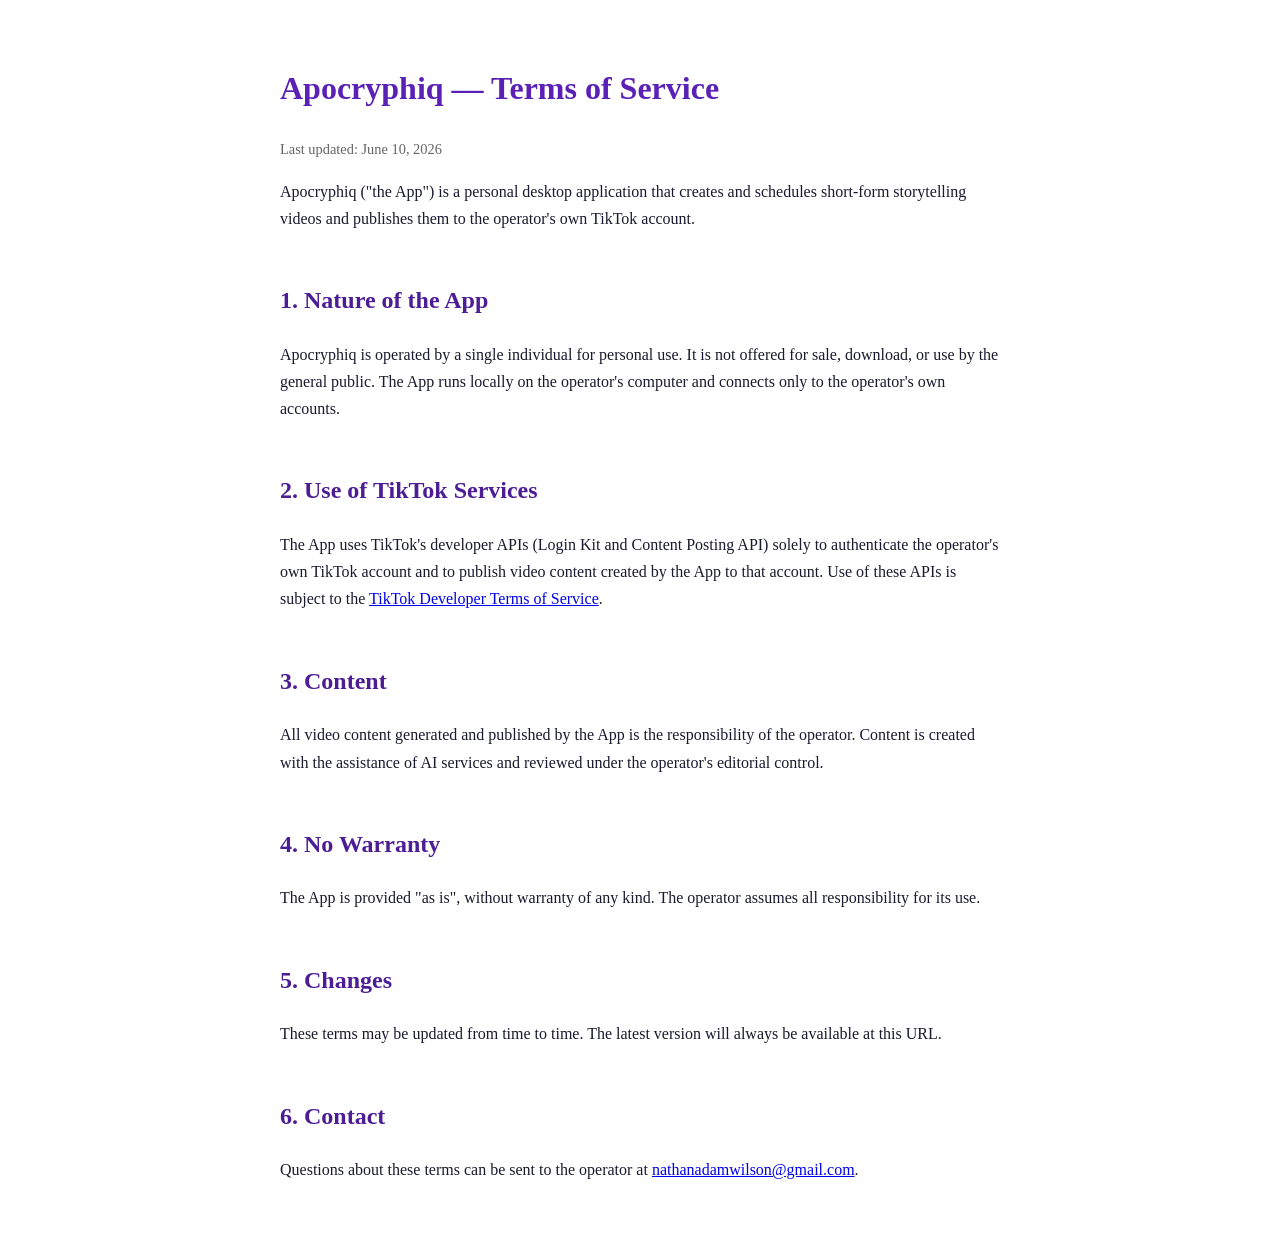
==== terms.html @ 8311bce0 "Add Terms of Service page" ====
<!DOCTYPE html>
<html lang="en">
<head>
<meta charset="UTF-8">
<meta name="viewport" content="width=device-width, initial-scale=1.0">
<title>Apocryphiq — Terms of Service</title>
<style>
  body { font-family: Georgia, serif; max-width: 720px; margin: 0 auto; padding: 40px 24px; color: #1a1a2e; line-height: 1.7; }
  h1 { color: #5b21b6; } h2 { color: #4c1d95; margin-top: 2em; }
  .updated { color: #666; font-size: 0.9em; }
</style>
</head>
<body>
<h1>Apocryphiq — Terms of Service</h1>
<p class="updated">Last updated: June 10, 2026</p>

<p>Apocryphiq ("the App") is a personal desktop application that creates and schedules
short-form storytelling videos and publishes them to the operator's own TikTok account.</p>

<h2>1. Nature of the App</h2>
<p>Apocryphiq is operated by a single individual for personal use. It is not offered for
sale, download, or use by the general public. The App runs locally on the operator's
computer and connects only to the operator's own accounts.</p>

<h2>2. Use of TikTok Services</h2>
<p>The App uses TikTok's developer APIs (Login Kit and Content Posting API) solely to
authenticate the operator's own TikTok account and to publish video content created by
the App to that account. Use of these APIs is subject to the
<a href="https://www.tiktok.com/legal/tik-tok-developer-terms-of-service">TikTok Developer Terms of Service</a>.</p>

<h2>3. Content</h2>
<p>All video content generated and published by the App is the responsibility of the
operator. Content is created with the assistance of AI services and reviewed under the
operator's editorial control.</p>

<h2>4. No Warranty</h2>
<p>The App is provided "as is", without warranty of any kind. The operator assumes all
responsibility for its use.</p>

<h2>5. Changes</h2>
<p>These terms may be updated from time to time. The latest version will always be
available at this URL.</p>

<h2>6. Contact</h2>
<p>Questions about these terms can be sent to the operator at
<a href="mailto:nathanadamwilson@gmail.com">nathanadamwilson@gmail.com</a>.</p>
</body>
</html>
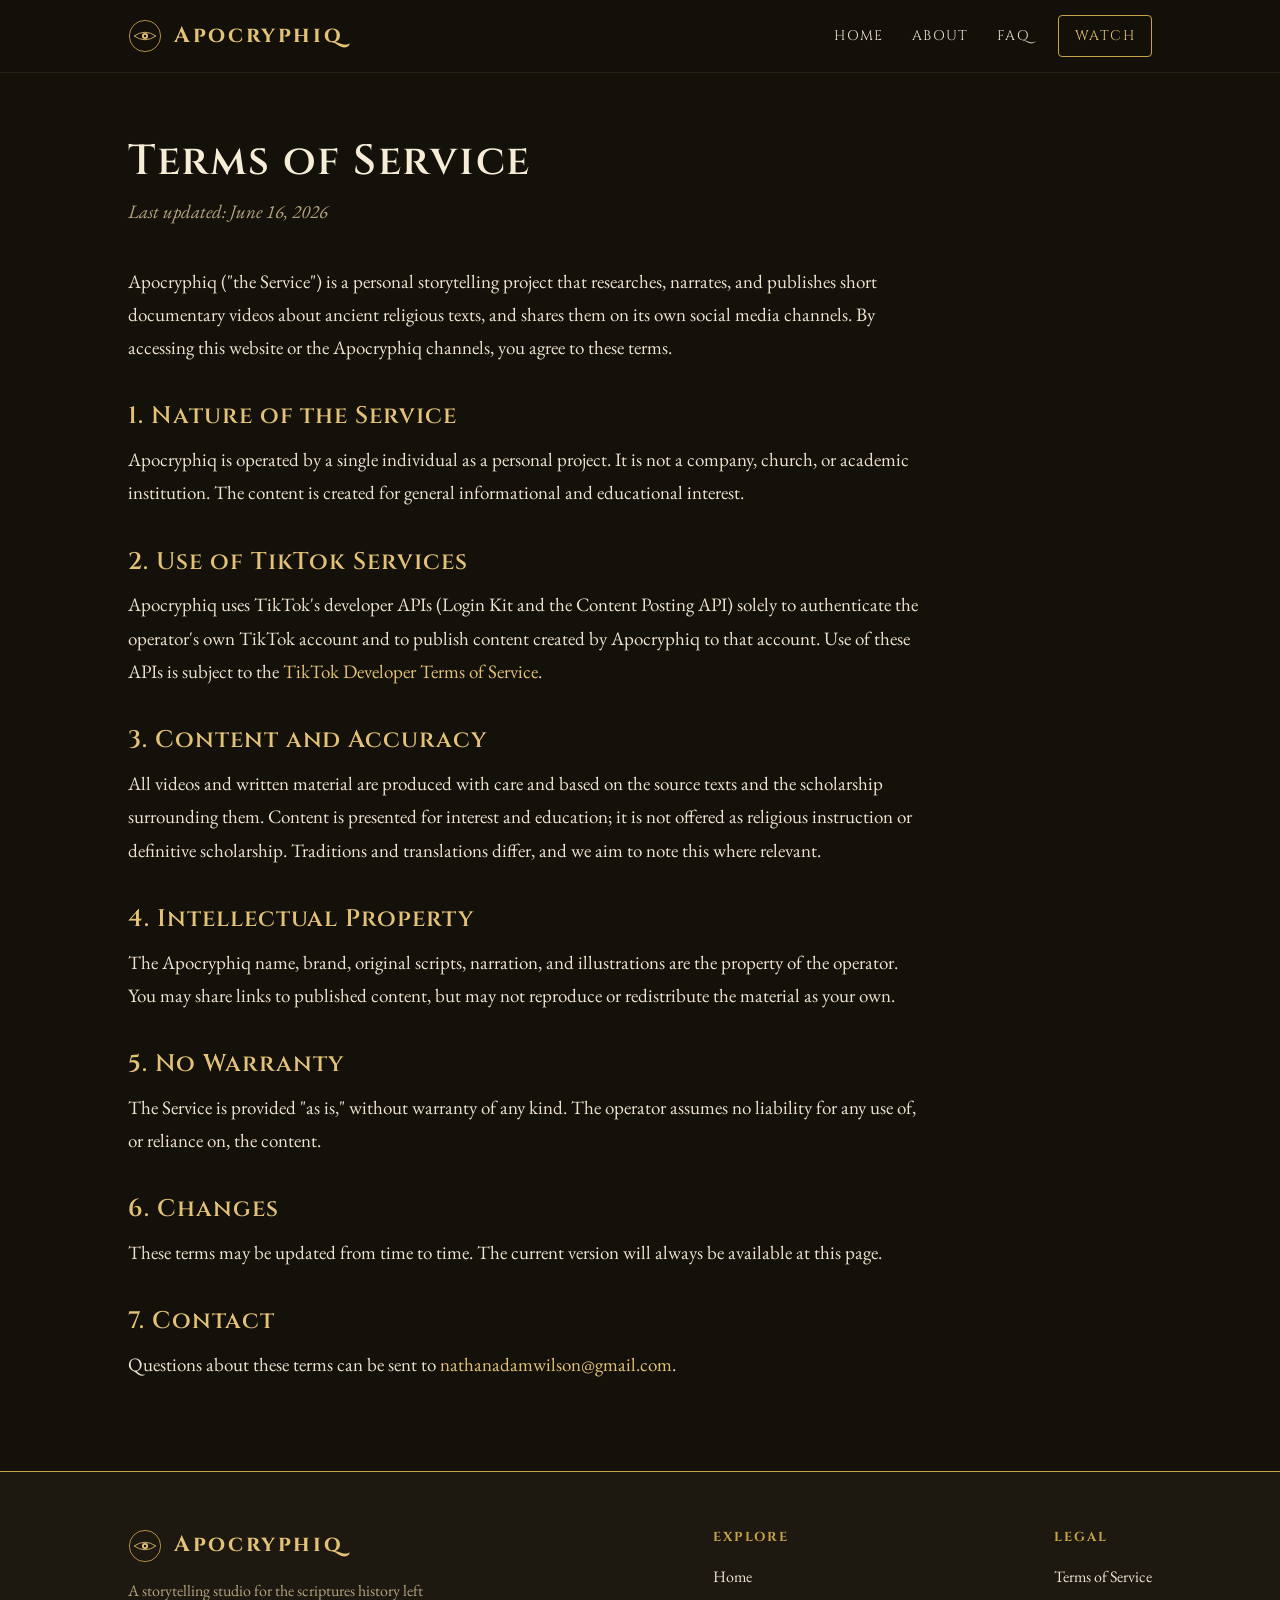
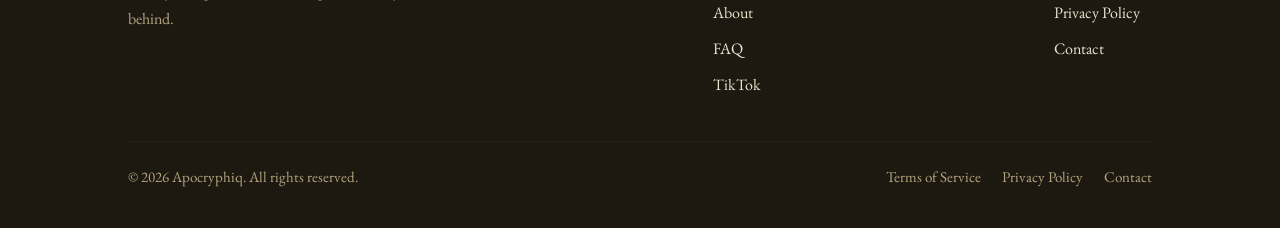
==== commit 4afd9d48: "Rebuild as fully-developed multi-page site; new gold/manuscript theme and icon" ====
--- a/terms.html
+++ b/terms.html
@@ -3,46 +3,115 @@
 <head>
 <meta charset="UTF-8">
 <meta name="viewport" content="width=device-width, initial-scale=1.0">
-<title>Apocryphiq — Terms of Service</title>
-<style>
-  body { font-family: Georgia, serif; max-width: 720px; margin: 0 auto; padding: 40px 24px; color: #1a1a2e; line-height: 1.7; }
-  h1 { color: #5b21b6; } h2 { color: #4c1d95; margin-top: 2em; }
-  .updated { color: #666; font-size: 0.9em; }
-</style>
+<title>Terms of Service — Apocryphiq</title>
+<link rel="preconnect" href="https://fonts.googleapis.com">
+<link rel="preconnect" href="https://fonts.gstatic.com" crossorigin>
+<link href="https://fonts.googleapis.com/css2?family=Cinzel:wght@500;600;700&family=EB+Garamond:ital,wght@0,400;0,500;1,400&display=swap" rel="stylesheet">
+<link rel="stylesheet" href="styles.css">
 </head>
 <body>
-<h1>Apocryphiq — Terms of Service</h1>
-<p class="updated">Last updated: June 10, 2026</p>
 
-<p>Apocryphiq ("the App") is a personal desktop application that creates and schedules
-short-form storytelling videos and publishes them to the operator's own TikTok account.</p>
+<header class="topbar">
+  <div class="wrap">
+    <a class="brand" href="index.html">
+      <svg class="mark" viewBox="0 0 100 100" fill="none" xmlns="http://www.w3.org/2000/svg" aria-hidden="true">
+        <circle cx="50" cy="50" r="46" stroke="#c8a24a" stroke-width="2.5"/>
+        <path d="M18 50 Q50 28 82 50 Q50 72 18 50 Z" stroke="#e3c277" stroke-width="2.5" fill="none"/>
+        <circle cx="50" cy="50" r="9" fill="#e3c277"/><circle cx="50" cy="50" r="3.5" fill="#14110b"/>
+      </svg>
+      Apocryphiq
+    </a>
+    <nav class="nav">
+      <a href="index.html">Home</a>
+      <a href="about.html">About</a>
+      <a href="faq.html">FAQ</a>
+      <a class="cta" href="https://www.tiktok.com/@apocryphiq" target="_blank" rel="noopener">Watch</a>
+    </nav>
+  </div>
+</header>
 
-<h2>1. Nature of the App</h2>
-<p>Apocryphiq is operated by a single individual for personal use. It is not offered for
-sale, download, or use by the general public. The App runs locally on the operator's
-computer and connects only to the operator's own accounts.</p>
+<div class="wrap">
+  <article class="legal">
+    <h1>Terms of Service</h1>
+    <p class="updated">Last updated: June 16, 2026</p>
 
-<h2>2. Use of TikTok Services</h2>
-<p>The App uses TikTok's developer APIs (Login Kit and Content Posting API) solely to
-authenticate the operator's own TikTok account and to publish video content created by
-the App to that account. Use of these APIs is subject to the
-<a href="https://www.tiktok.com/legal/tik-tok-developer-terms-of-service">TikTok Developer Terms of Service</a>.</p>
+    <p>Apocryphiq ("the Service") is a personal storytelling project that researches, narrates, and
+    publishes short documentary videos about ancient religious texts, and shares them on its own social
+    media channels. By accessing this website or the Apocryphiq channels, you agree to these terms.</p>
 
-<h2>3. Content</h2>
-<p>All video content generated and published by the App is the responsibility of the
-operator. Content is created with the assistance of AI services and reviewed under the
-operator's editorial control.</p>
+    <h2>1. Nature of the Service</h2>
+    <p>Apocryphiq is operated by a single individual as a personal project. It is not a company, church,
+    or academic institution. The content is created for general informational and educational interest.</p>
 
-<h2>4. No Warranty</h2>
-<p>The App is provided "as is", without warranty of any kind. The operator assumes all
-responsibility for its use.</p>
+    <h2>2. Use of TikTok Services</h2>
+    <p>Apocryphiq uses TikTok's developer APIs (Login Kit and the Content Posting API) solely to
+    authenticate the operator's own TikTok account and to publish content created by Apocryphiq to that
+    account. Use of these APIs is subject to the
+    <a href="https://www.tiktok.com/legal/tik-tok-developer-terms-of-service" target="_blank" rel="noopener">TikTok Developer Terms of Service</a>.</p>
 
-<h2>5. Changes</h2>
-<p>These terms may be updated from time to time. The latest version will always be
-available at this URL.</p>
+    <h2>3. Content and Accuracy</h2>
+    <p>All videos and written material are produced with care and based on the source texts and the
+    scholarship surrounding them. Content is presented for interest and education; it is not offered as
+    religious instruction or definitive scholarship. Traditions and translations differ, and we aim to
+    note this where relevant.</p>
 
-<h2>6. Contact</h2>
-<p>Questions about these terms can be sent to the operator at
-<a href="mailto:nathanadamwilson@gmail.com">nathanadamwilson@gmail.com</a>.</p>
+    <h2>4. Intellectual Property</h2>
+    <p>The Apocryphiq name, brand, original scripts, narration, and illustrations are the property of the
+    operator. You may share links to published content, but may not reproduce or redistribute the
+    material as your own.</p>
+
+    <h2>5. No Warranty</h2>
+    <p>The Service is provided "as is," without warranty of any kind. The operator assumes no liability
+    for any use of, or reliance on, the content.</p>
+
+    <h2>6. Changes</h2>
+    <p>These terms may be updated from time to time. The current version will always be available at this
+    page.</p>
+
+    <h2>7. Contact</h2>
+    <p>Questions about these terms can be sent to
+    <a href="mailto:nathanadamwilson@gmail.com">nathanadamwilson@gmail.com</a>.</p>
+  </article>
+</div>
+
+<footer class="site-footer">
+  <div class="wrap">
+    <div class="footer-grid">
+      <div class="footer-brand">
+        <a class="brand" href="index.html">
+          <svg class="mark" viewBox="0 0 100 100" fill="none" xmlns="http://www.w3.org/2000/svg" aria-hidden="true">
+            <circle cx="50" cy="50" r="46" stroke="#c8a24a" stroke-width="2.5"/>
+            <path d="M18 50 Q50 28 82 50 Q50 72 18 50 Z" stroke="#e3c277" stroke-width="2.5" fill="none"/>
+            <circle cx="50" cy="50" r="9" fill="#e3c277"/><circle cx="50" cy="50" r="3.5" fill="#14110b"/>
+          </svg>
+          Apocryphiq
+        </a>
+        <p>A storytelling studio for the scriptures history left behind.</p>
+      </div>
+      <div class="footer-col">
+        <h4>Explore</h4>
+        <a href="index.html">Home</a>
+        <a href="about.html">About</a>
+        <a href="faq.html">FAQ</a>
+        <a href="https://www.tiktok.com/@apocryphiq" target="_blank" rel="noopener">TikTok</a>
+      </div>
+      <div class="footer-col">
+        <h4>Legal</h4>
+        <a href="terms.html">Terms of Service</a>
+        <a href="privacy.html">Privacy Policy</a>
+        <a href="mailto:nathanadamwilson@gmail.com">Contact</a>
+      </div>
+    </div>
+    <div class="footer-legal">
+      <span>© 2026 Apocryphiq. All rights reserved.</span>
+      <span class="links">
+        <a href="terms.html">Terms of Service</a>
+        <a href="privacy.html">Privacy Policy</a>
+        <a href="mailto:nathanadamwilson@gmail.com">Contact</a>
+      </span>
+    </div>
+  </div>
+</footer>
+
 </body>
 </html>
--- a/styles.css
+++ b/styles.css
@@ -0,0 +1,230 @@
+/* ============================================================
+   Apocryphiq — shared site styles
+   Theme: illuminated manuscript / ancient archive
+   ============================================================ */
+
+:root {
+  --ink:        #14110b;   /* deep warm black, page background */
+  --ink-2:      #1d1810;   /* raised panels */
+  --ink-3:      #272014;   /* hover / borders on dark */
+  --parchment:  #f3e9d2;   /* light section background */
+  --parchment-2:#e9dcbd;
+  --gold:       #c8a24a;
+  --gold-bright:#e3c277;
+  --oxblood:    #8a3437;
+  --verdigris:  #4a7a6e;
+  --cream:      #ece2cf;   /* body text on dark */
+  --cream-dim:  #b3a47f;   /* muted text on dark */
+  --ink-text:   #2c2113;   /* text on parchment */
+  --ink-text-dim:#5f5236;
+  --maxw: 1080px;
+}
+
+* { margin: 0; padding: 0; box-sizing: border-box; }
+
+html { scroll-behavior: smooth; }
+
+body {
+  font-family: 'EB Garamond', Georgia, 'Times New Roman', serif;
+  background: var(--ink);
+  color: var(--cream);
+  font-size: 19px;
+  line-height: 1.75;
+  -webkit-font-smoothing: antialiased;
+}
+
+h1, h2, h3, .display {
+  font-family: 'Cinzel', Georgia, serif;
+  font-weight: 600;
+  letter-spacing: 0.04em;
+  line-height: 1.2;
+}
+
+a { color: var(--gold-bright); text-decoration: none; }
+a:hover { color: #f0d99b; text-decoration: underline; }
+
+.wrap { max-width: var(--maxw); margin: 0 auto; padding: 0 28px; }
+
+/* ── Decorative divider ─────────────────────────────────── */
+.rule {
+  display: flex; align-items: center; justify-content: center;
+  gap: 14px; margin: 8px 0 0; color: var(--gold);
+}
+.rule::before, .rule::after {
+  content: ""; height: 1px; width: 70px;
+  background: linear-gradient(90deg, transparent, var(--gold));
+}
+.rule::after { background: linear-gradient(90deg, var(--gold), transparent); }
+.rule .glyph { font-size: 14px; opacity: 0.9; }
+
+/* ── Top navigation ─────────────────────────────────────── */
+.topbar {
+  position: sticky; top: 0; z-index: 50;
+  background: rgba(20,17,11,0.92);
+  backdrop-filter: blur(6px);
+  border-bottom: 1px solid var(--ink-3);
+}
+.topbar .wrap {
+  display: flex; align-items: center; justify-content: space-between;
+  height: 72px;
+}
+.brand {
+  display: flex; align-items: center; gap: 12px;
+  font-family: 'Cinzel', serif; font-weight: 700;
+  font-size: 22px; letter-spacing: 0.12em; color: var(--gold-bright);
+}
+.brand:hover { text-decoration: none; color: var(--gold-bright); }
+.brand .mark {
+  width: 34px; height: 34px; flex-shrink: 0;
+}
+.nav { display: flex; gap: 28px; align-items: center; }
+.nav a {
+  color: var(--cream); font-family: 'Cinzel', serif;
+  font-size: 14px; letter-spacing: 0.1em; text-transform: uppercase;
+}
+.nav a:hover { color: var(--gold-bright); text-decoration: none; }
+.nav a.cta {
+  border: 1px solid var(--gold); border-radius: 4px;
+  padding: 8px 16px; color: var(--gold-bright);
+}
+.nav a.cta:hover { background: var(--gold); color: var(--ink); }
+
+/* ── Hero ───────────────────────────────────────────────── */
+.hero {
+  position: relative; text-align: center;
+  padding: 96px 0 84px;
+  background:
+    radial-gradient(ellipse at 50% 0%, rgba(200,162,74,0.14), transparent 60%),
+    var(--ink);
+  border-bottom: 1px solid var(--ink-3);
+}
+.hero .emblem { width: 96px; height: 96px; margin: 0 auto 22px; }
+.hero h1 { font-size: 58px; color: #f6edd6; }
+.hero .sub {
+  font-style: italic; color: var(--gold-bright);
+  font-size: 24px; margin-top: 14px;
+}
+.hero p.lede {
+  max-width: 660px; margin: 26px auto 0; color: var(--cream-dim);
+  font-size: 20px;
+}
+.hero .actions { margin-top: 36px; display: flex; gap: 16px; justify-content: center; flex-wrap: wrap; }
+.btn {
+  display: inline-block; font-family: 'Cinzel', serif;
+  font-size: 14px; letter-spacing: 0.08em; text-transform: uppercase;
+  padding: 13px 26px; border-radius: 5px; transition: all 0.18s;
+}
+.btn-gold { background: var(--gold); color: var(--ink); }
+.btn-gold:hover { background: var(--gold-bright); color: var(--ink); text-decoration: none; }
+.btn-ghost { border: 1px solid var(--ink-3); color: var(--cream); }
+.btn-ghost:hover { border-color: var(--gold); color: var(--gold-bright); text-decoration: none; }
+
+/* ── Sections ───────────────────────────────────────────── */
+section { padding: 78px 0; }
+.section-head { text-align: center; margin-bottom: 52px; }
+.section-head .kicker {
+  font-family: 'Cinzel', serif; font-size: 13px; letter-spacing: 0.22em;
+  text-transform: uppercase; color: var(--gold); display: block; margin-bottom: 10px;
+}
+.section-head h2 { font-size: 38px; color: #f3e9d2; }
+.section-head p { color: var(--cream-dim); max-width: 620px; margin: 16px auto 0; }
+
+.alt { background: var(--ink-2); border-top: 1px solid var(--ink-3); border-bottom: 1px solid var(--ink-3); }
+
+/* parchment feature band */
+.parchment-band {
+  background:
+    radial-gradient(ellipse at 30% 20%, rgba(255,255,255,0.5), transparent 55%),
+    var(--parchment);
+  color: var(--ink-text);
+}
+.parchment-band h2 { color: var(--ink-text); }
+.parchment-band .section-head .kicker { color: var(--oxblood); }
+.parchment-band p { color: var(--ink-text-dim); }
+.parchment-band .lead-para {
+  max-width: 760px; margin: 0 auto; font-size: 21px; text-align: center;
+  color: var(--ink-text);
+}
+.parchment-band .lead-para .dropcap {
+  float: left; font-family: 'Cinzel', serif; font-size: 76px; line-height: 0.8;
+  color: var(--oxblood); margin: 6px 14px 0 0; font-weight: 700;
+}
+
+/* ── Steps ──────────────────────────────────────────────── */
+.steps { display: grid; grid-template-columns: repeat(4, 1fr); gap: 22px; }
+.step {
+  background: var(--ink-2); border: 1px solid var(--ink-3);
+  border-radius: 10px; padding: 30px 24px; text-align: center;
+  position: relative;
+}
+.step .num {
+  font-family: 'Cinzel', serif; font-size: 13px; letter-spacing: 0.15em;
+  color: var(--gold); margin-bottom: 14px;
+}
+.step .icon { font-size: 30px; margin-bottom: 12px; }
+.step h3 { font-size: 19px; color: #f3e9d2; margin-bottom: 8px; }
+.step p { color: var(--cream-dim); font-size: 17px; }
+
+/* ── Texts / themes grid ────────────────────────────────── */
+.cards { display: grid; grid-template-columns: repeat(3, 1fr); gap: 22px; }
+.card {
+  background: var(--ink-2); border: 1px solid var(--ink-3);
+  border-radius: 10px; padding: 28px; transition: border-color 0.2s, transform 0.2s;
+}
+.card:hover { border-color: var(--gold); transform: translateY(-3px); }
+.card .tag {
+  font-family: 'Cinzel', serif; font-size: 12px; letter-spacing: 0.15em;
+  text-transform: uppercase; color: var(--gold); margin-bottom: 10px;
+}
+.card h3 { font-size: 21px; color: #f3e9d2; margin-bottom: 10px; }
+.card p { color: var(--cream-dim); font-size: 17px; }
+
+/* ── FAQ ────────────────────────────────────────────────── */
+.faq-list { max-width: 800px; margin: 0 auto; }
+.faq-item { border-bottom: 1px solid var(--ink-3); padding: 26px 0; }
+.faq-item h3 { font-size: 21px; color: #f3e9d2; margin-bottom: 10px; }
+.faq-item p { color: var(--cream-dim); }
+
+/* ── Legal pages (terms / privacy) ──────────────────────── */
+.legal { padding: 64px 0 90px; max-width: 800px; }
+.legal h1 { font-size: 42px; color: #f6edd6; }
+.legal .updated { color: var(--cream-dim); font-style: italic; margin: 8px 0 36px; }
+.legal h2 { font-size: 24px; color: var(--gold-bright); margin: 38px 0 12px; }
+.legal p, .legal li { color: var(--cream); }
+.legal ul { margin: 0 0 0 24px; }
+.legal li { margin-bottom: 8px; }
+
+/* ── Footer ─────────────────────────────────────────────── */
+.site-footer {
+  background: var(--ink-2); border-top: 1px solid var(--gold);
+  padding: 54px 0 38px;
+}
+.footer-grid {
+  display: flex; justify-content: space-between; gap: 40px; flex-wrap: wrap;
+  margin-bottom: 34px;
+}
+.footer-brand { max-width: 320px; }
+.footer-brand .brand { margin-bottom: 12px; }
+.footer-brand p { color: var(--cream-dim); font-size: 16px; }
+.footer-col h4 {
+  font-family: 'Cinzel', serif; font-size: 13px; letter-spacing: 0.15em;
+  text-transform: uppercase; color: var(--gold); margin-bottom: 14px;
+}
+.footer-col a { display: block; color: var(--cream); font-size: 16px; margin-bottom: 8px; }
+.footer-col a:hover { color: var(--gold-bright); text-decoration: none; }
+.footer-legal {
+  border-top: 1px solid var(--ink-3); padding-top: 22px;
+  display: flex; justify-content: space-between; flex-wrap: wrap; gap: 12px;
+  color: var(--cream-dim); font-size: 15px;
+}
+.footer-legal .links a { color: var(--cream-dim); margin-left: 18px; }
+.footer-legal .links a:first-child { margin-left: 0; }
+
+/* ── Responsive ─────────────────────────────────────────── */
+@media (max-width: 860px) {
+  .hero h1 { font-size: 42px; }
+  .steps { grid-template-columns: repeat(2, 1fr); }
+  .cards { grid-template-columns: 1fr; }
+  .nav { gap: 16px; }
+  .nav a:not(.cta) { display: none; }
+}
